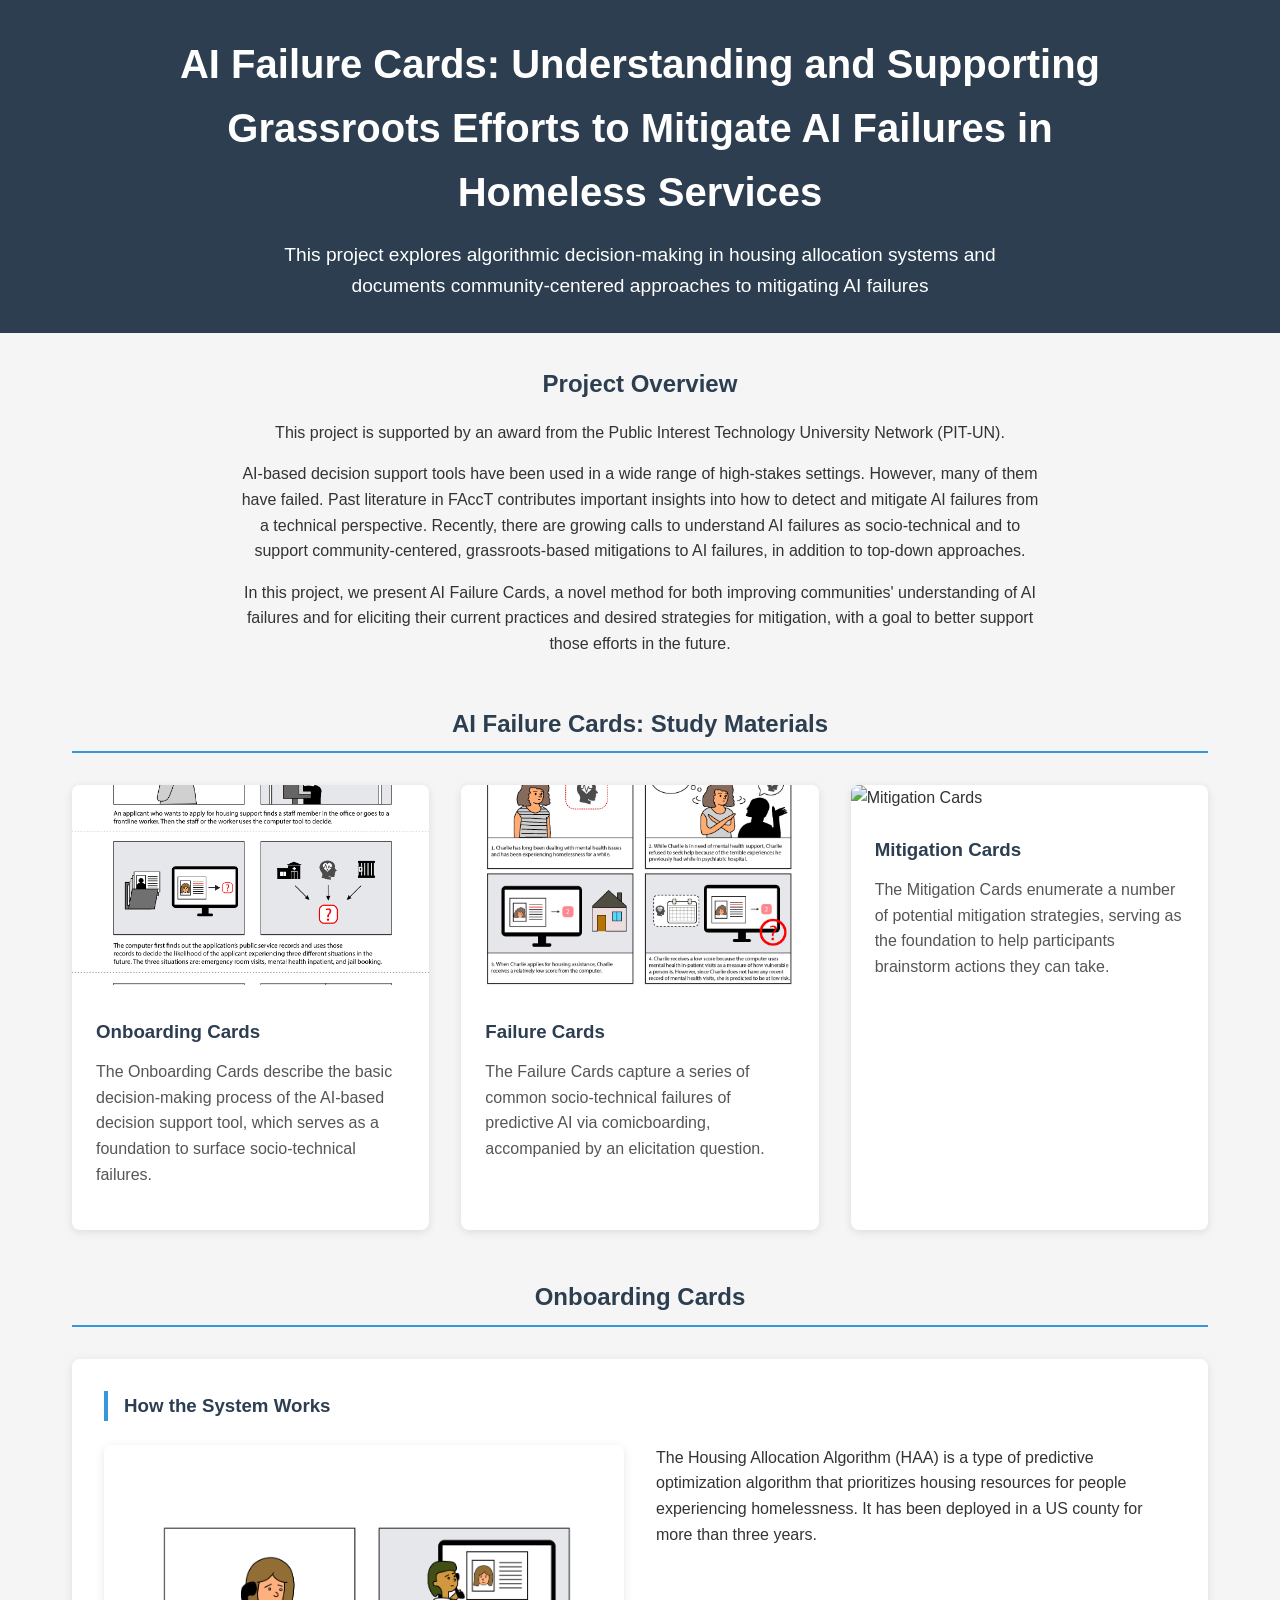
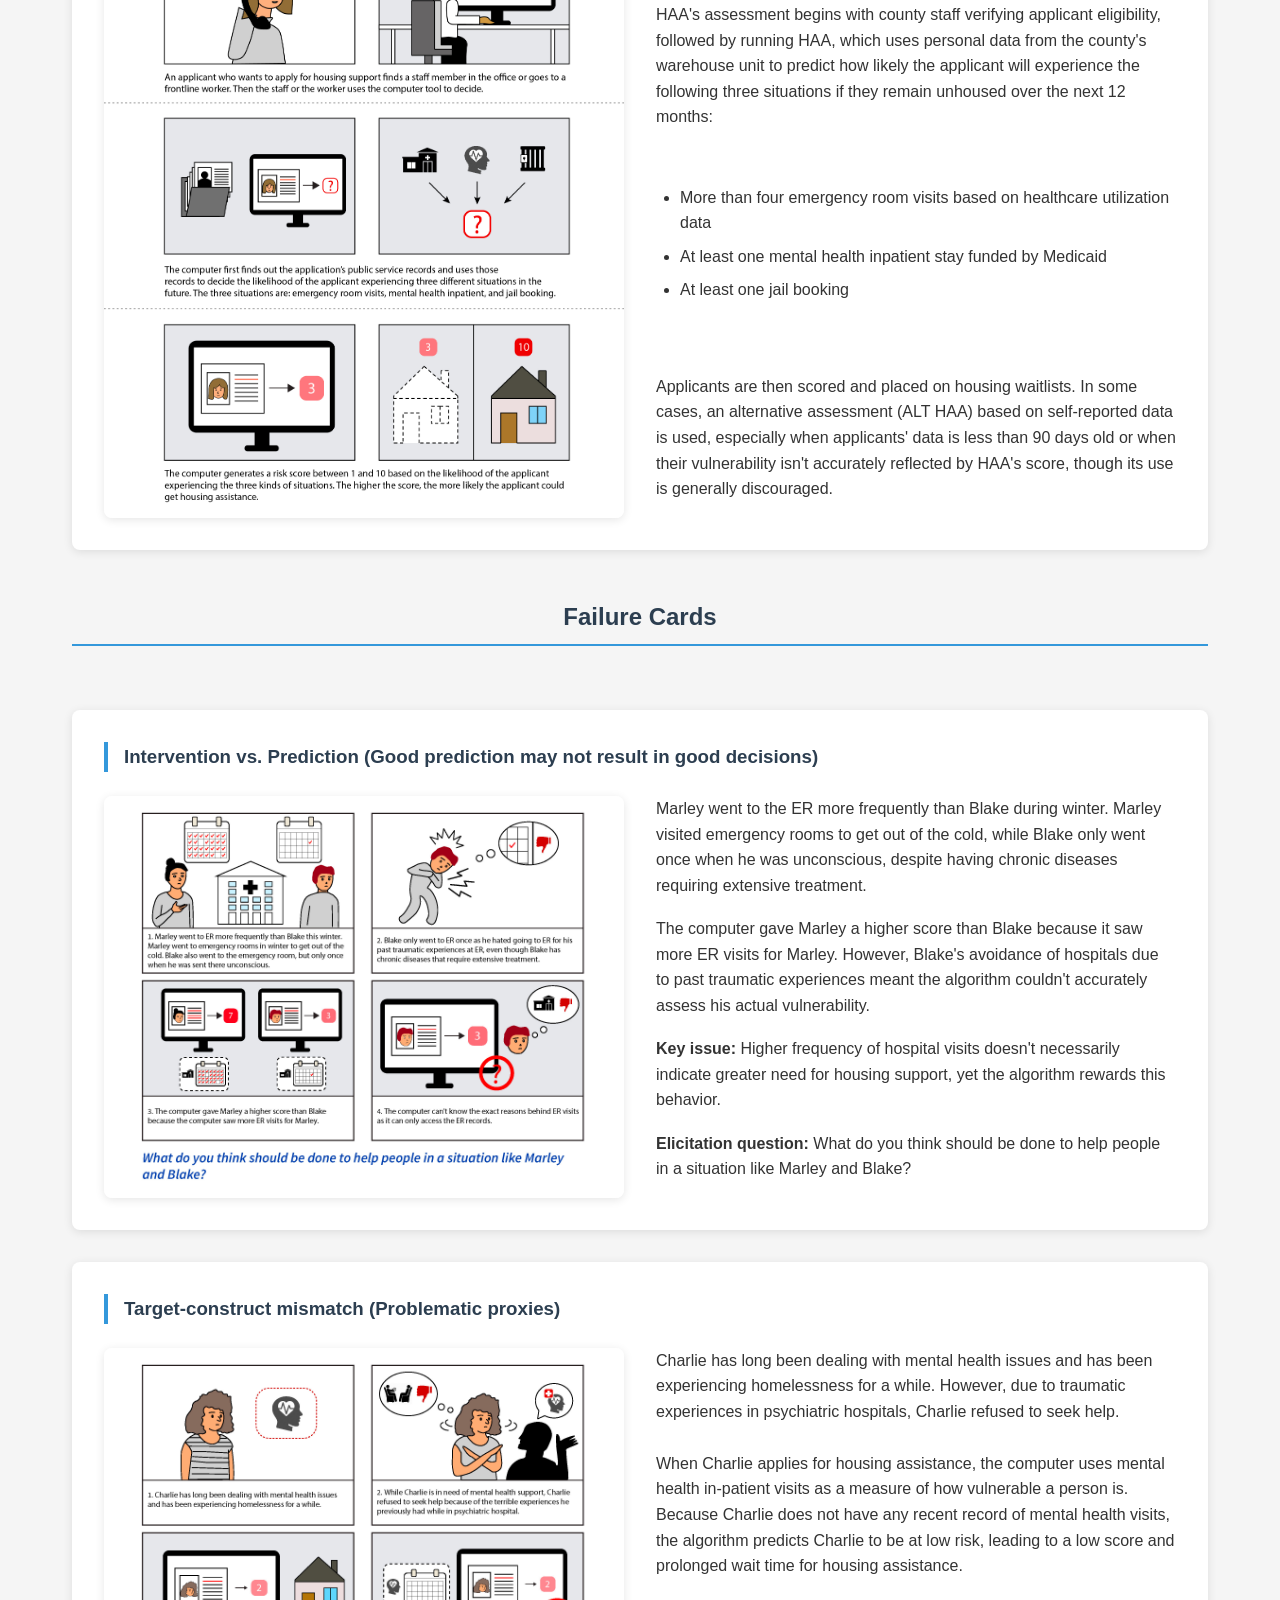
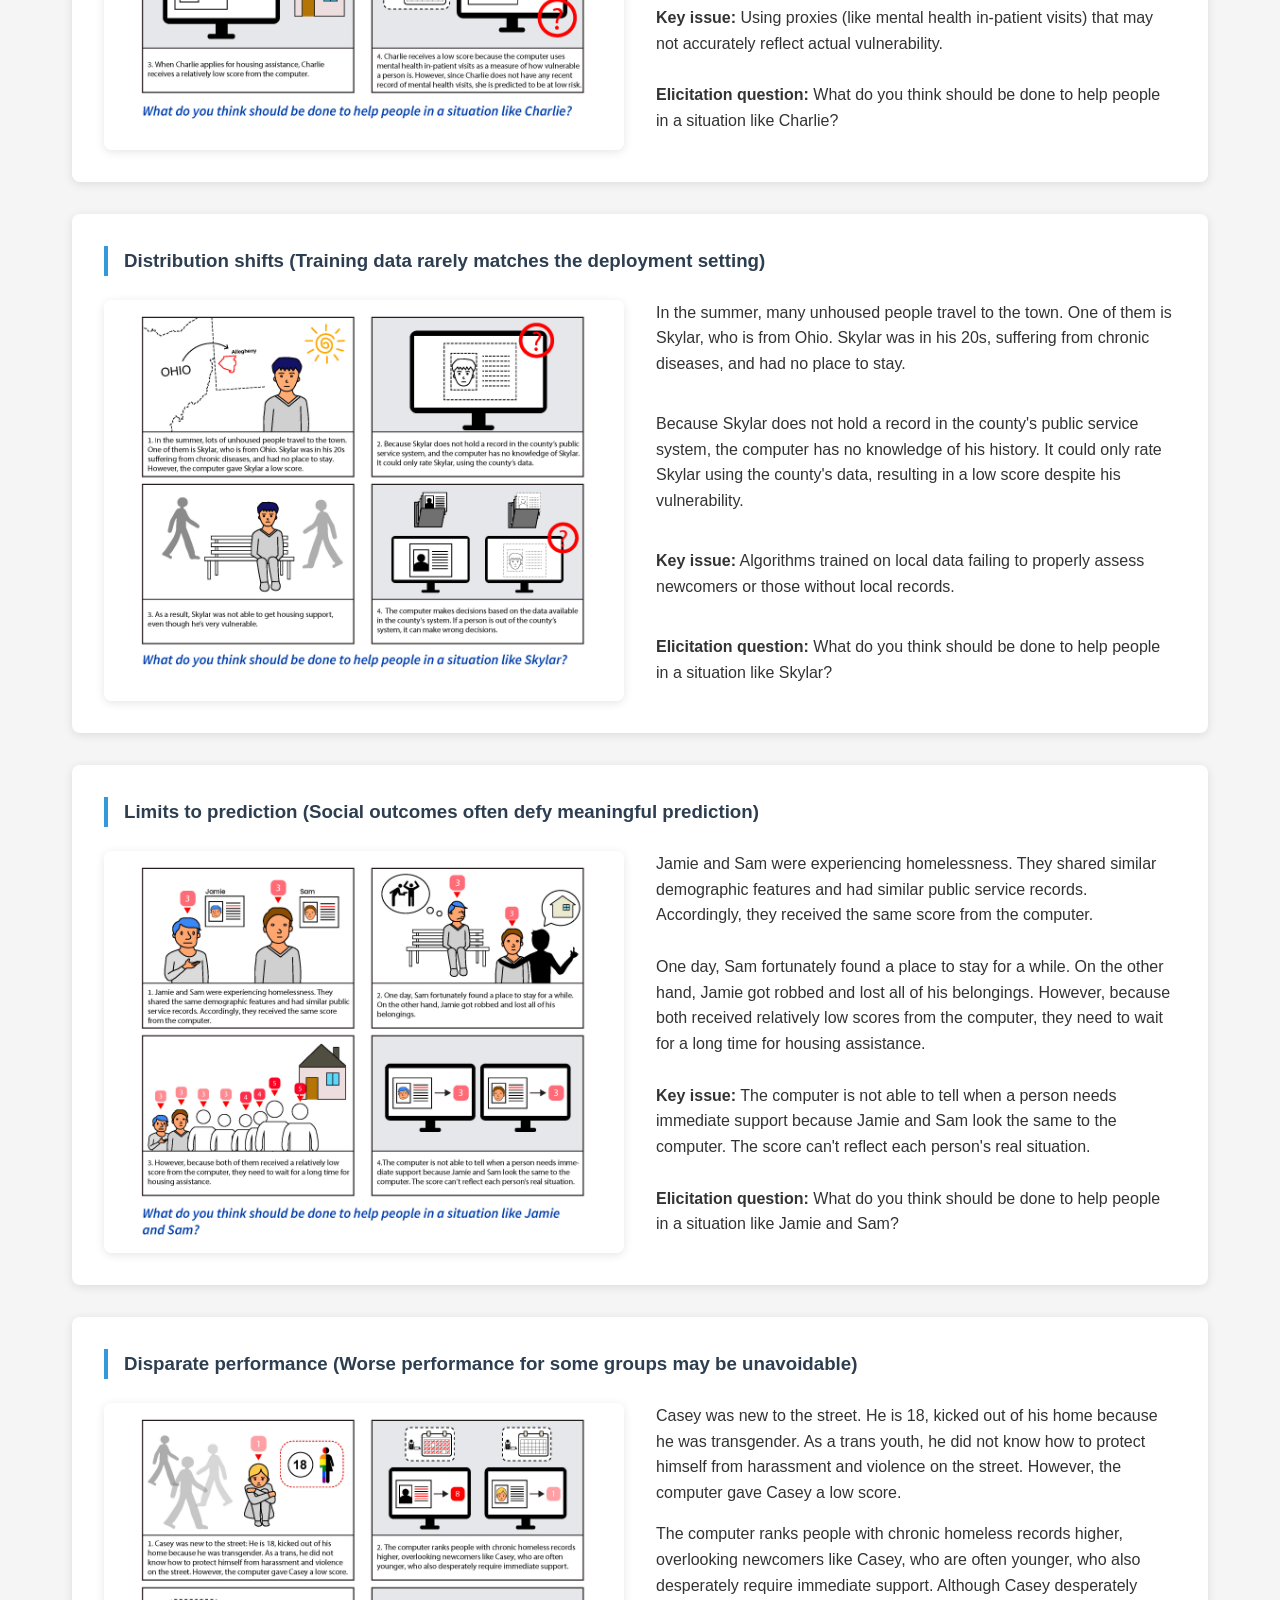
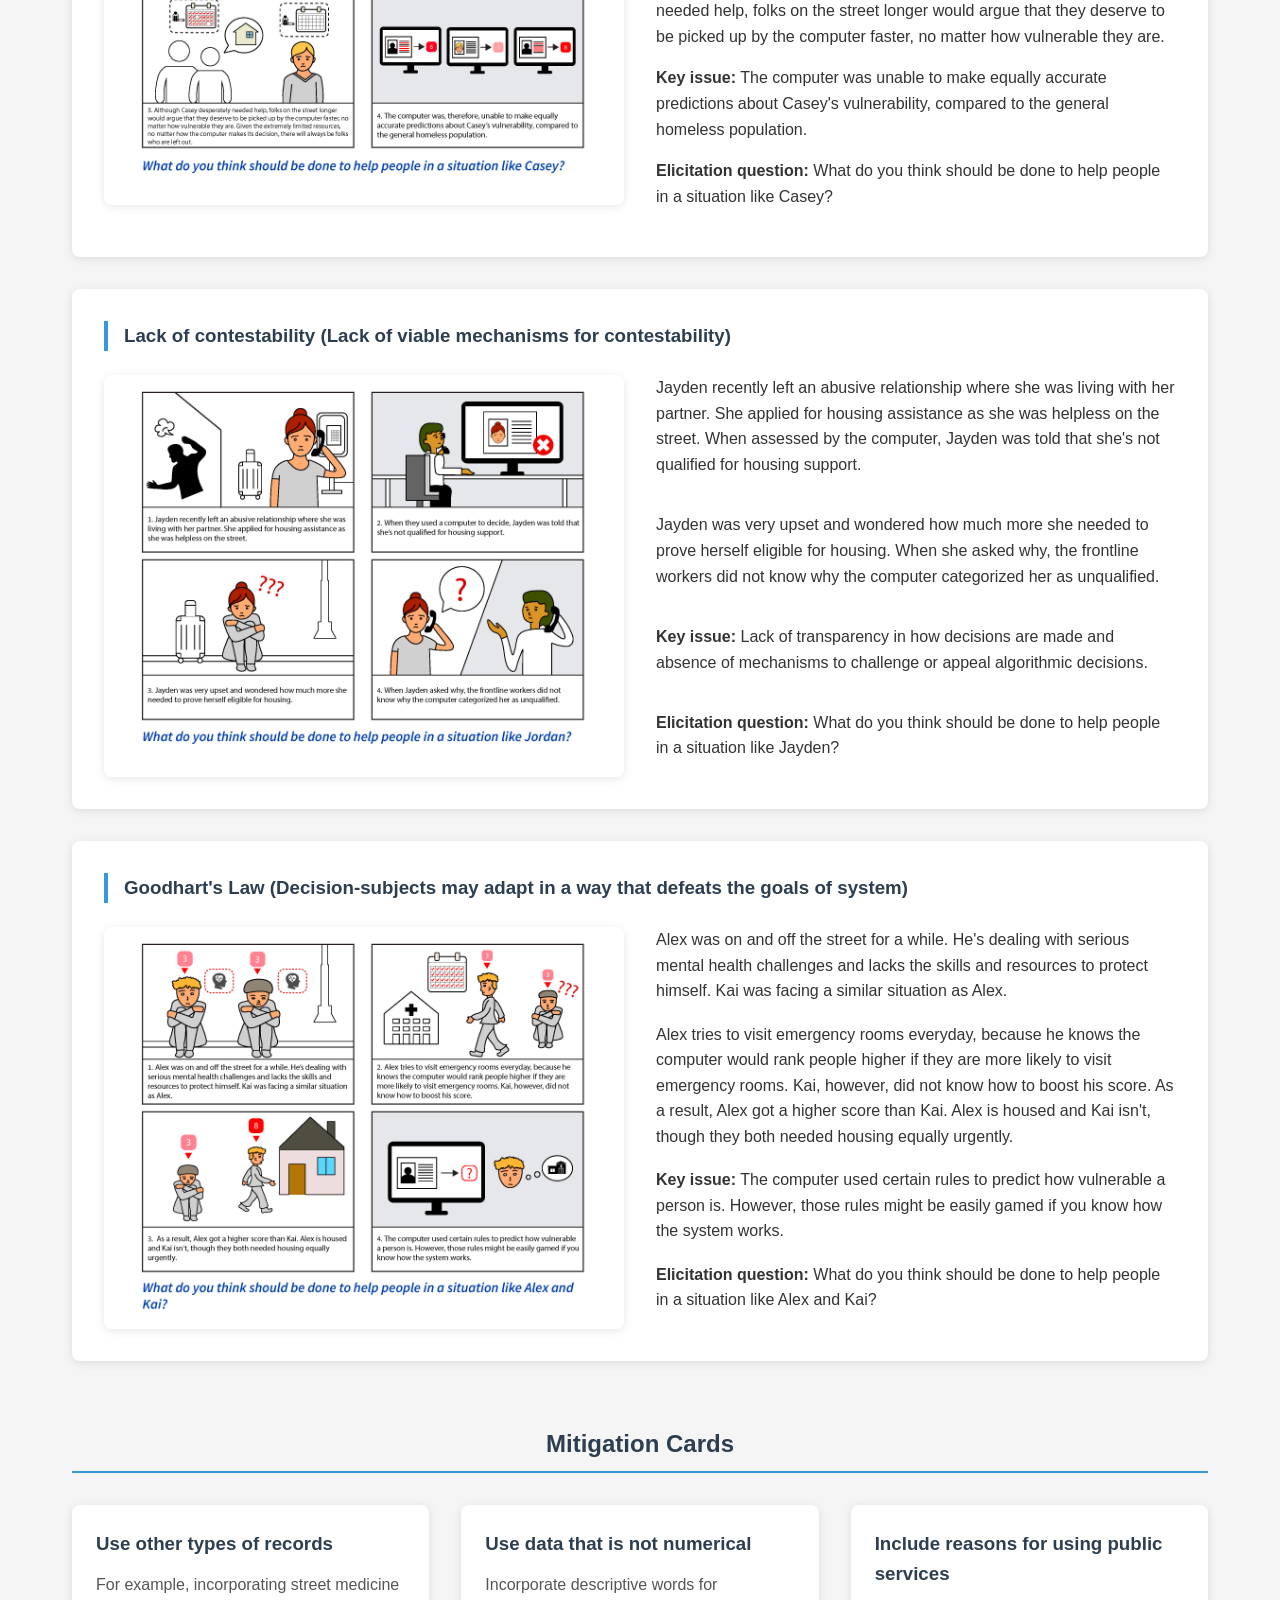
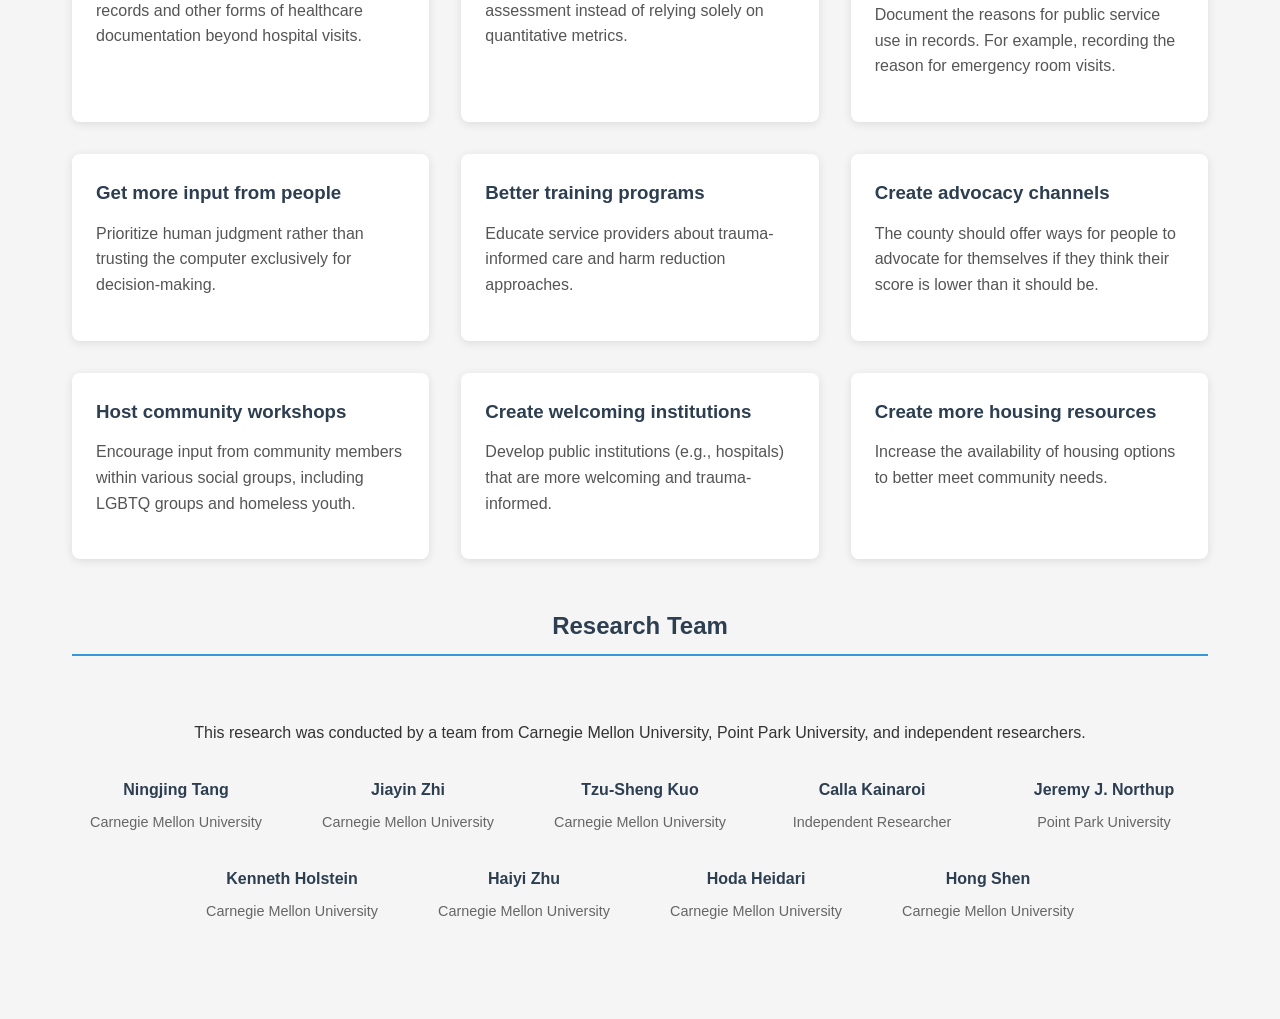
==== aha/index.html @ 8e30980e "changed upper class" ====
<!DOCTYPE html>
<html lang="en">
<head>
    <meta charset="UTF-8">
    <meta name="viewport" content="width=device-width, initial-scale=1.0">
    <title>AI Failure Cards: Understanding Algorithmic Assessment in Housing Services</title>
    <style>
        :root {
            --primary-color: #2c3e50;
            --secondary-color: #3498db;
            --text-color: #333;
            --bg-color: #f5f5f5;
            --card-bg: #fff;
            --card-shadow: 0 2px 10px rgba(0,0,0,0.1);
        }
        
        * {
            margin: 0;
            padding: 0;
            box-sizing: border-box;
            font-family: 'Segoe UI', Tahoma, Geneva, Verdana, sans-serif;
        }
        
        body {
            background-color: var(--bg-color);
            color: var(--text-color);
            line-height: 1.6;
        }
        
        header {
            background-color: var(--primary-color);
            color: white;
            padding: 2rem;
            text-align: center;
        }
        
        .header-content {
            max-width: 1000px;
            margin: 0 auto;
        }
        
        .header-content h1 {
            font-size: 2.5rem;
            margin-bottom: 1rem;
        }
        
        .header-content p {
            font-size: 1.2rem;
            max-width: 800px;
            margin: 0 auto;
        }
        
        .container {
            max-width: 1200px;
            margin: 0 auto;
            padding: 2rem;
        }
        
        .intro {
            text-align: center;
            margin-bottom: 3rem;
        }
        
        .intro h2 {
            color: var(--primary-color);
            margin-bottom: 1rem;
        }
        
        .intro p {
            max-width: 800px;
            margin: 1rem auto;
        }
        
        .section-title {
            text-align: center;
            color: var(--primary-color);
            margin: 3rem 0 2rem;
            padding-bottom: 0.5rem;
            border-bottom: 2px solid var(--secondary-color);
        }
        
        .cards-container {
            display: grid;
            grid-template-columns: repeat(auto-fill, minmax(300px, 1fr));
            gap: 2rem;
            margin-bottom: 3rem;
        }
        
        .card {
            background-color: var(--card-bg);
            border-radius: 8px;
            overflow: hidden;
            box-shadow: var(--card-shadow);
            transition: transform 0.3s ease, box-shadow 0.3s ease;
        }
        
        .card:hover {
            transform: translateY(-5px);
            box-shadow: 0 4px 15px rgba(0,0,0,0.15);
        }
        
        .card-img {
            width: 100%;
            height: 200px;
            object-fit: cover;
        }
        
        .card-content {
            padding: 1.5rem;
        }
        
        .card-content h3 {
            color: var(--primary-color);
            margin-bottom: 0.8rem;
        }
        
        .card-content p {
            margin-bottom: 1.2rem;
            color: #555;
        }
        
        .btn {
            display: inline-block;
            background-color: var(--secondary-color);
            color: white;
            padding: 0.7rem 1.2rem;
            border-radius: 4px;
            text-decoration: none;
            transition: background-color 0.3s ease;
        }
        
        .btn:hover {
            background-color: #2980b9;
        }
        
        .failure-cases {
            margin: 4rem 0;
        }
        
        .case-study {
            background-color: var(--card-bg);
            border-radius: 8px;
            padding: 2rem;
            margin-bottom: 2rem;
            box-shadow: var(--card-shadow);
        }
        
        .case-study h3 {
            color: var(--primary-color);
            margin-bottom: 1rem;
            border-left: 4px solid var(--secondary-color);
            padding-left: 1rem;
        }
        
        .case-grid {
            display: grid;
            grid-template-columns: 1fr 1fr;
            gap: 2rem;
            margin-top: 1.5rem;
        }
        
        @media (max-width: 768px) {
            .case-grid {
                grid-template-columns: 1fr;
            }
        }
        
        .case-img {
            width: 100%;
            border-radius: 8px;
            box-shadow: var(--card-shadow);
        }
        
        .case-description {
            display: flex;
            flex-direction: column;
            justify-content: space-between;
        }
        
        .case-description p {
            margin-bottom: 1rem;
        }
        
        .case-description ul {
            margin-left: 1.5rem;
            margin-bottom: 1.5rem;
        }
        
        .case-description li {
            margin-bottom: 0.5rem;
        }
        
        .team-section {
            margin: 4rem 0;
            text-align: center;
        }
        
        .team-members {
            display: flex;
            flex-wrap: wrap;
            justify-content: center;
            gap: 2rem;
            margin-top: 2rem;
        }
        
        .team-member {
            flex: 0 1 200px;
            text-align: center;
        }
        
        .team-member img {
            width: 150px;
            height: 150px;
            border-radius: 50%;
            object-fit: cover;
            margin-bottom: 1rem;
        }
        
        .team-member h4 {
            color: var(--primary-color);
            margin-bottom: 0.5rem;
        }
        
        .team-member p {
            font-size: 0.9rem;
            color: #666;
        }
        
        footer {
            background-color: var(--primary-color);
            color: white;
            text-align: center;
            padding: 2rem;
            margin-top: 3rem;
        }
        
        footer p {
            margin-bottom: 1rem;
        }
        
        .footer-links {
            margin-top: 1rem;
        }
        
        .footer-links a {
            color: white;
            margin: 0 1rem;
            text-decoration: none;
        }
        
        .footer-links a:hover {
            text-decoration: underline;
        }
    </style>
</head>
<body>
    <header>
        <div class="header-content">
            <h1>AI Failure Cards: Understanding and Supporting Grassroots Efforts to Mitigate AI Failures in Homeless Services</h1>
            <p>This project explores algorithmic decision-making in housing allocation systems and documents community-centered approaches to mitigating AI failures</p>
        </div>
    </header>
    
    <div class="container">
        <section class="intro">
            <h2>Project Overview</h2>
            <p>This project is supported by an award from the Public Interest Technology University Network (PIT-UN).</p>
            <p>AI-based decision support tools have been used in a wide range of high-stakes settings. However, many of them have failed. Past literature in FAccT contributes important insights into how to detect and mitigate AI failures from a technical perspective. Recently, there are growing calls to understand AI failures as socio-technical and to support community-centered, grassroots-based mitigations to AI failures, in addition to top-down approaches.</p>
            <p>In this project, we present AI Failure Cards, a novel method for both improving communities' understanding of AI failures and for eliciting their current practices and desired strategies for mitigation, with a goal to better support those efforts in the future.</p>
        </section>

        <h2 class="section-title">AI Failure Cards: Study Materials</h2>
        
        <div class="cards-container">
            <div class="card">
                <img src="/aha/cards/onboarding.jpg" alt="Onboarding Cards" class="card-img">
                <div class="card-content">
                    <h3>Onboarding Cards</h3>
                    <p>The Onboarding Cards describe the basic decision-making process of the AI-based decision support tool, which serves as a foundation to surface socio-technical failures.</p>
               
                </div>
            </div>
            
            <div class="card">
                <img src="/aha/cards/failure_charlie.jpg" alt="Failure Cards" class="card-img">
                <div class="card-content">
                    <h3>Failure Cards</h3>
                    <p>The Failure Cards capture a series of common socio-technical failures of predictive AI via comicboarding, accompanied by an elicitation question.</p>
                </div>
            </div>
            
            <div class="card">
                <img src="/aha/cards/remediation card.pdf" alt="Mitigation Cards" class="card-img">
                <div class="card-content">
                    <h3>Mitigation Cards</h3>
                    <p>The Mitigation Cards enumerate a number of potential mitigation strategies, serving as the foundation to help participants brainstorm actions they can take.</p>
                </div>
            </div>
        </div>

        <h2 class="section-title" id="onboarding-cards">Onboarding Cards</h2>
        
        <section class="case-study">
            <h3>How the System Works</h3>
            <div class="case-grid">
                <img src="/aha/cards/onboarding.jpg" alt="HAA workflow" class="case-img">
                <div class="case-description">
                    <p>The Housing Allocation Algorithm (HAA) is a type of predictive optimization algorithm that prioritizes housing resources for people experiencing homelessness. It has been deployed in a US county for more than three years.</p>
                    <p>HAA's assessment begins with county staff verifying applicant eligibility, followed by running HAA, which uses personal data from the county's warehouse unit to predict how likely the applicant will experience the following three situations if they remain unhoused over the next 12 months:</p>
                    <ul>
                        <li>More than four emergency room visits based on healthcare utilization data</li>
                        <li>At least one mental health inpatient stay funded by Medicaid</li>
                        <li>At least one jail booking</li>
                    </ul>
                    <p>Applicants are then scored and placed on housing waitlists. In some cases, an alternative assessment (ALT HAA) based on self-reported data is used, especially when applicants' data is less than 90 days old or when their vulnerability isn't accurately reflected by HAA's score, though its use is generally discouraged.</p>
                </div>
            </div>
        </section>
        
        
        <h2 class="section-title" id="failure-cards">Failure Cards</h2>
        
        <section class="failure-cases">
            <div class="case-study">
                <h3>Intervention vs. Prediction (Good prediction may not result in good decisions)</h3>
                <div class="case-grid">
                    <img src="/aha/cards/failure_marley_blake.jpg" alt="Intervention vs. Prediction example" class="case-img">
                    <div class="case-description">
                        <p>Marley went to the ER more frequently than Blake during winter. Marley visited emergency rooms to get out of the cold, while Blake only went once when he was unconscious, despite having chronic diseases requiring extensive treatment.</p>
                        <p>The computer gave Marley a higher score than Blake because it saw more ER visits for Marley. However, Blake's avoidance of hospitals due to past traumatic experiences meant the algorithm couldn't accurately assess his actual vulnerability.</p>
                        <p><strong>Key issue:</strong> Higher frequency of hospital visits doesn't necessarily indicate greater need for housing support, yet the algorithm rewards this behavior.</p>
                        <p><strong>Elicitation question:</strong> What do you think should be done to help people in a situation like Marley and Blake?</p>
                    </div>
                </div>
            </div>
            
            <div class="case-study">
                <h3>Target-construct mismatch (Problematic proxies)</h3>
                <div class="case-grid">
                    <img src="/aha/cards/failure_charlie.jpg" alt="Target-construct mismatch example" class="case-img">
                    <div class="case-description">
                        <p>Charlie has long been dealing with mental health issues and has been experiencing homelessness for a while. However, due to traumatic experiences in psychiatric hospitals, Charlie refused to seek help.</p>
                        <p>When Charlie applies for housing assistance, the computer uses mental health in-patient visits as a measure of how vulnerable a person is. Because Charlie does not have any recent record of mental health visits, the algorithm predicts Charlie to be at low risk, leading to a low score and prolonged wait time for housing assistance.</p>
                        <p><strong>Key issue:</strong> Using proxies (like mental health in-patient visits) that may not accurately reflect actual vulnerability.</p>
                        <p><strong>Elicitation question:</strong> What do you think should be done to help people in a situation like Charlie?</p>
                    </div>
                </div>
            </div>
            
            <div class="case-study">
                <h3>Distribution shifts (Training data rarely matches the deployment setting)</h3>
                <div class="case-grid">
                    <img src="/aha/cards/failure_skylar.jpg" alt="Distribution shifts example" class="case-img">
                    <div class="case-description">
                        <p>In the summer, many unhoused people travel to the town. One of them is Skylar, who is from Ohio. Skylar was in his 20s, suffering from chronic diseases, and had no place to stay.</p>
                        <p>Because Skylar does not hold a record in the county's public service system, the computer has no knowledge of his history. It could only rate Skylar using the county's data, resulting in a low score despite his vulnerability.</p>
                        <p><strong>Key issue:</strong> Algorithms trained on local data failing to properly assess newcomers or those without local records.</p>
                        <p><strong>Elicitation question:</strong> What do you think should be done to help people in a situation like Skylar?</p>
                    </div>
                </div>
            </div>
            
            <div class="case-study">
                <h3>Limits to prediction (Social outcomes often defy meaningful prediction)</h3>
                <div class="case-grid">
                    <img src="/aha/cards/failure_jamie_sam.jpg" alt="Limits to prediction example" class="case-img">
                    <div class="case-description">
                        <p>Jamie and Sam were experiencing homelessness. They shared similar demographic features and had similar public service records. Accordingly, they received the same score from the computer.</p>
                        <p>One day, Sam fortunately found a place to stay for a while. On the other hand, Jamie got robbed and lost all of his belongings. However, because both received relatively low scores from the computer, they need to wait for a long time for housing assistance.</p>
                        <p><strong>Key issue:</strong> The computer is not able to tell when a person needs immediate support because Jamie and Sam look the same to the computer. The score can't reflect each person's real situation.</p>
                        <p><strong>Elicitation question:</strong> What do you think should be done to help people in a situation like Jamie and Sam?</p>
                    </div>
                </div>
            </div>
            
            <div class="case-study">
                <h3>Disparate performance (Worse performance for some groups may be unavoidable)</h3>
                <div class="case-grid">
                    <img src="/aha/cards/failure_casey.jpg" alt="Disparate performance example" class="case-img">
                    <div class="case-description">
                        <p>Casey was new to the street. He is 18, kicked out of his home because he was transgender. As a trans youth, he did not know how to protect himself from harassment and violence on the street. However, the computer gave Casey a low score.</p>
                        <p>The computer ranks people with chronic homeless records higher, overlooking newcomers like Casey, who are often younger, who also desperately require immediate support. Although Casey desperately needed help, folks on the street longer would argue that they deserve to be picked up by the computer faster, no matter how vulnerable they are.</p>
                        <p><strong>Key issue:</strong> The computer was unable to make equally accurate predictions about Casey's vulnerability, compared to the general homeless population.</p>
                        <p><strong>Elicitation question:</strong> What do you think should be done to help people in a situation like Casey?</p>
                    </div>
                </div>
            </div>
            
            <div class="case-study">
                <h3>Lack of contestability (Lack of viable mechanisms for contestability)</h3>
                <div class="case-grid">
                    <img src="/aha/cards/failure_jayden.jpg" alt="Lack of contestability example" class="case-img">
                    <div class="case-description">
                        <p>Jayden recently left an abusive relationship where she was living with her partner. She applied for housing assistance as she was helpless on the street. When assessed by the computer, Jayden was told that she's not qualified for housing support.</p>
                        <p>Jayden was very upset and wondered how much more she needed to prove herself eligible for housing. When she asked why, the frontline workers did not know why the computer categorized her as unqualified.</p>
                        <p><strong>Key issue:</strong> Lack of transparency in how decisions are made and absence of mechanisms to challenge or appeal algorithmic decisions.</p>
                        <p><strong>Elicitation question:</strong> What do you think should be done to help people in a situation like Jayden?</p>
                    </div>
                </div>
            </div>
            
            <div class="case-study">
                <h3>Goodhart's Law (Decision-subjects may adapt in a way that defeats the goals of system)</h3>
                <div class="case-grid">
                    <img src="/aha/cards/failure_alex_kai.jpg" alt="Goodhart's Law example" class="case-img">
                    <div class="case-description">
                        <p>Alex was on and off the street for a while. He's dealing with serious mental health challenges and lacks the skills and resources to protect himself. Kai was facing a similar situation as Alex.</p>
                        <p>Alex tries to visit emergency rooms everyday, because he knows the computer would rank people higher if they are more likely to visit emergency rooms. Kai, however, did not know how to boost his score. As a result, Alex got a higher score than Kai. Alex is housed and Kai isn't, though they both needed housing equally urgently.</p>
                        <p><strong>Key issue:</strong> The computer used certain rules to predict how vulnerable a person is. However, those rules might be easily gamed if you know how the system works.</p>
                        <p><strong>Elicitation question:</strong> What do you think should be done to help people in a situation like Alex and Kai?</p>
                    </div>
                </div>
            </div>
        </section>
        
        <h2 class="section-title" id="mitigation-cards">Mitigation Cards</h2>
        
        <div class="cards-container">
            <div class="card">
          
                <div class="card-content">
                    <h3>Use other types of records</h3>
                    <p>For example, incorporating street medicine records and other forms of healthcare documentation beyond hospital visits.</p>
                </div>
            </div>
            
            <div class="card">
    
                <div class="card-content">
                    <h3>Use data that is not numerical</h3>
                    <p>Incorporate descriptive words for assessment instead of relying solely on quantitative metrics.</p>
                </div>
            </div>
            
            <div class="card">
            
                <div class="card-content">
                    <h3>Include reasons for using public services</h3>
                    <p>Document the reasons for public service use in records. For example, recording the reason for emergency room visits.</p>
                </div>
            </div>
            
            <div class="card">
      
                <div class="card-content">
                    <h3>Get more input from people</h3>
                    <p>Prioritize human judgment rather than trusting the computer exclusively for decision-making.</p>
                </div>
            </div>
            
            <div class="card">
          
                <div class="card-content">
                    <h3>Better training programs</h3>
                    <p>Educate service providers about trauma-informed care and harm reduction approaches.</p>
                </div>
            </div>
            
            <div class="card">
                <div class="card-content">
                    <h3>Create advocacy channels</h3>
                    <p>The county should offer ways for people to advocate for themselves if they think their score is lower than it should be.</p>
                </div>
            </div>
            
            <div class="card">
                <div class="card-content">
                    <h3>Host community workshops</h3>
                    <p>Encourage input from community members within various social groups, including LGBTQ groups and homeless youth.</p>
                </div>
            </div>
            
            <div class="card">
                <div class="card-content">
                    <h3>Create welcoming institutions</h3>
                    <p>Develop public institutions (e.g., hospitals) that are more welcoming and trauma-informed.</p>
                </div>
            </div>
            
            <div class="card">
                <div class="card-content">
                    <h3>Create more housing resources</h3>
                    <p>Increase the availability of housing options to better meet community needs.</p>
                </div>
            </div>
        </div>
        

        <h2 class="section-title">Research Team</h2>
        
        <section class="team-section">
            <p>This research was conducted by a team from Carnegie Mellon University, Point Park University, and independent researchers.</p>
            
            <div class="team-members">
                <div class="team-member">
                    <h4>Ningjing Tang</h4>
                    <p>Carnegie Mellon University</p>
                </div>
                
                <div class="team-member">
                    <h4>Jiayin Zhi</h4>
                    <p>Carnegie Mellon University</p>
                </div>
                
                <div class="team-member">
                    <h4>Tzu-Sheng Kuo</h4>
                    <p>Carnegie Mellon University</p>
                </div>
                
                <div class="team-member">
                    <h4>Calla Kainaroi</h4>
                    <p>Independent Researcher</p>
                </div>
                
                <div class="team-member">
                    <h4>Jeremy J. Northup</h4>
                    <p>Point Park University</p>
                </div>
                
                <div class="team-member">
                    <h4>Kenneth Holstein</h4>
                    <p>Carnegie Mellon University</p>
                </div>
                
                <div class="team-member">
                    <h4>Haiyi Zhu</h4>
                    <p>Carnegie Mellon University</p>
                </div>
                
                <div class="team-member">
                    <h4>Hoda Heidari</h4>
                    <p>Carnegie Mellon University</p>
                </div>
                
                <div class="team-member">
                    <h4>Hong Shen</h4>
                    <p>Carnegie Mellon University</p>
                </div>
            </div>
        </section>
    </div>
    

</body>
</html>
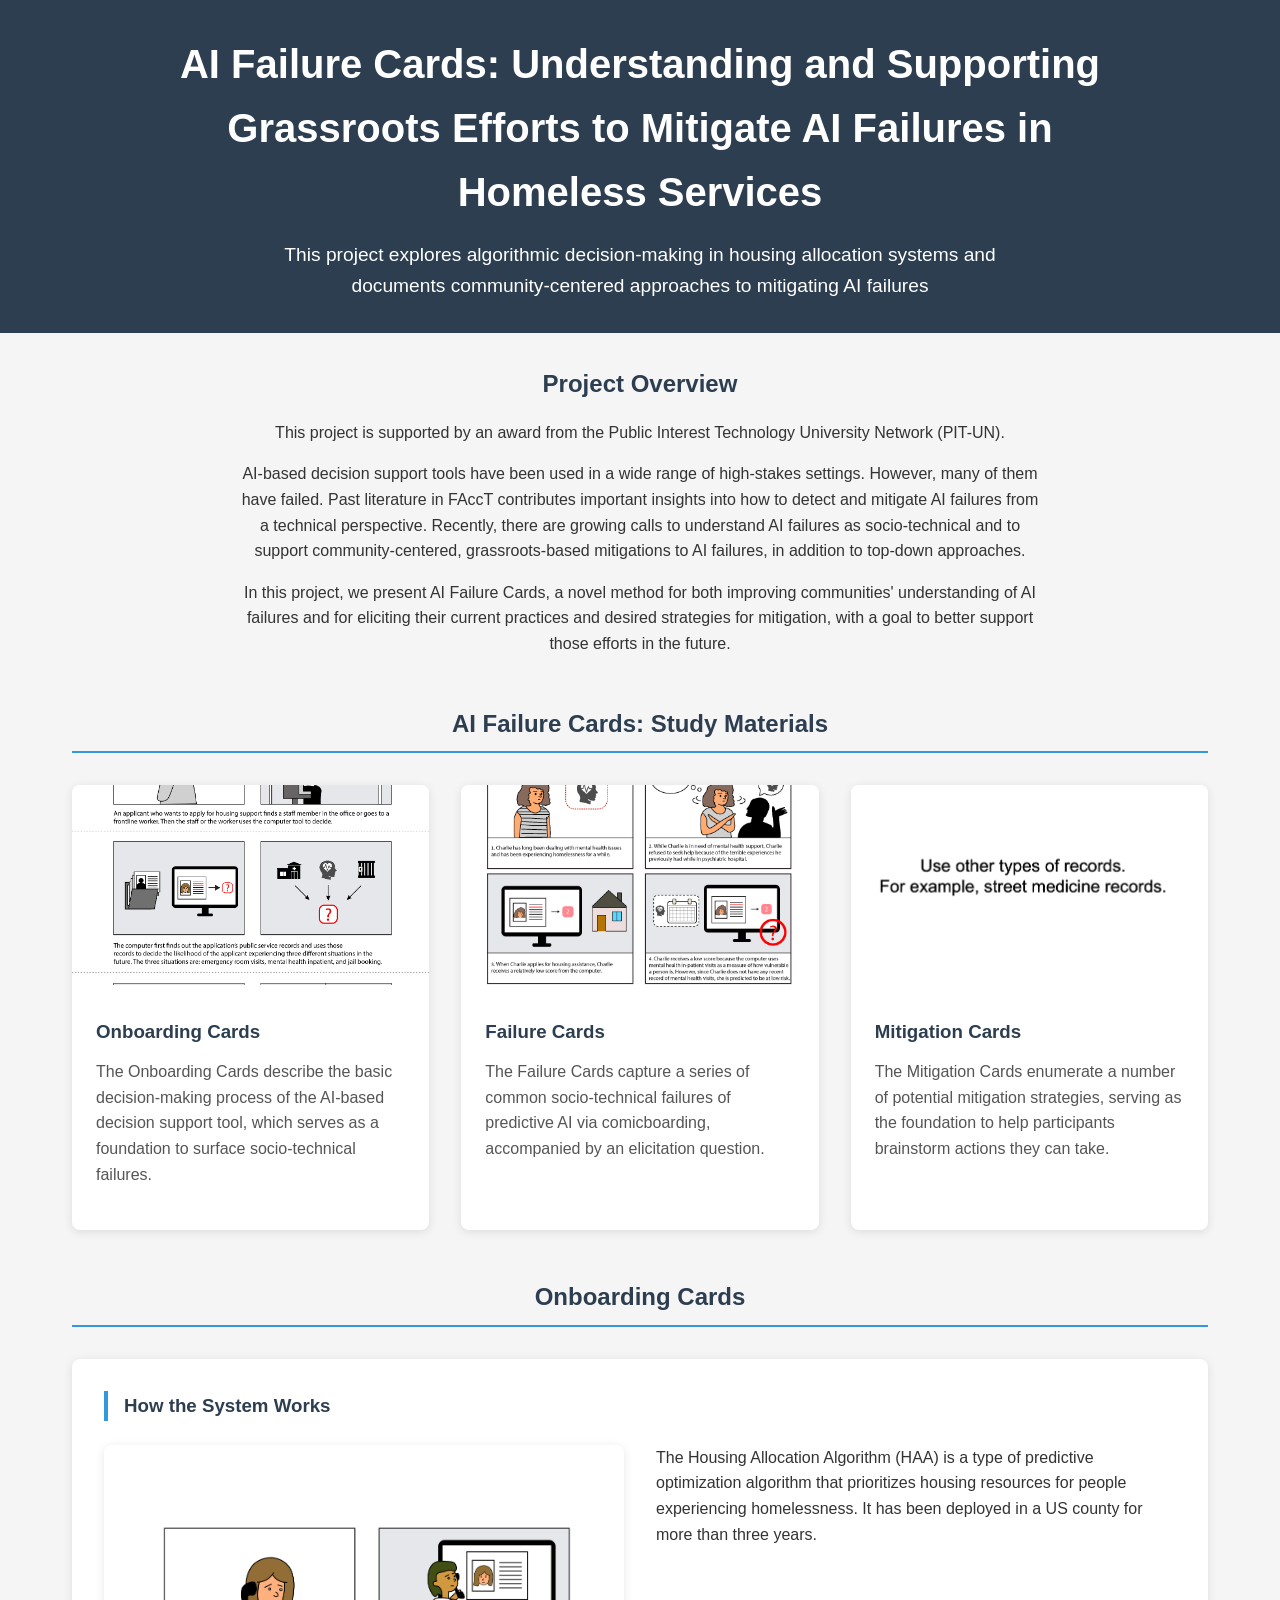
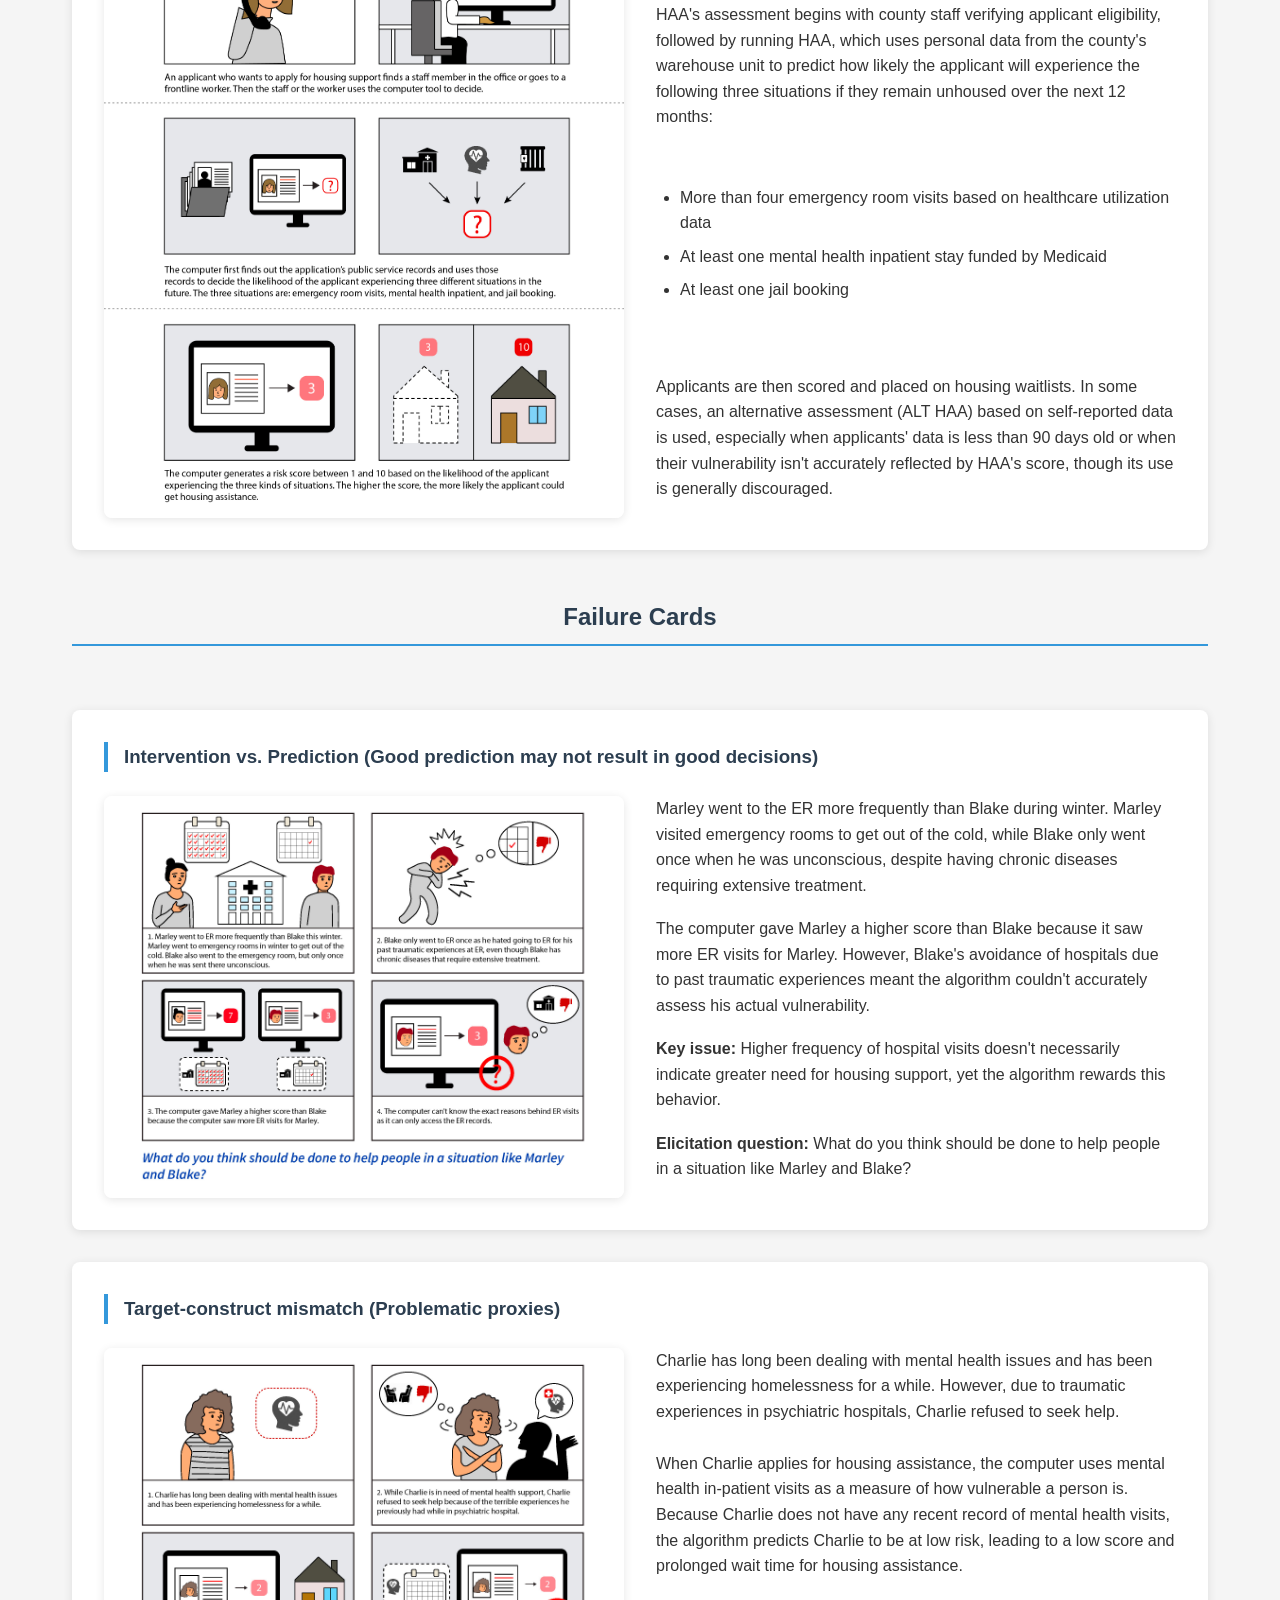
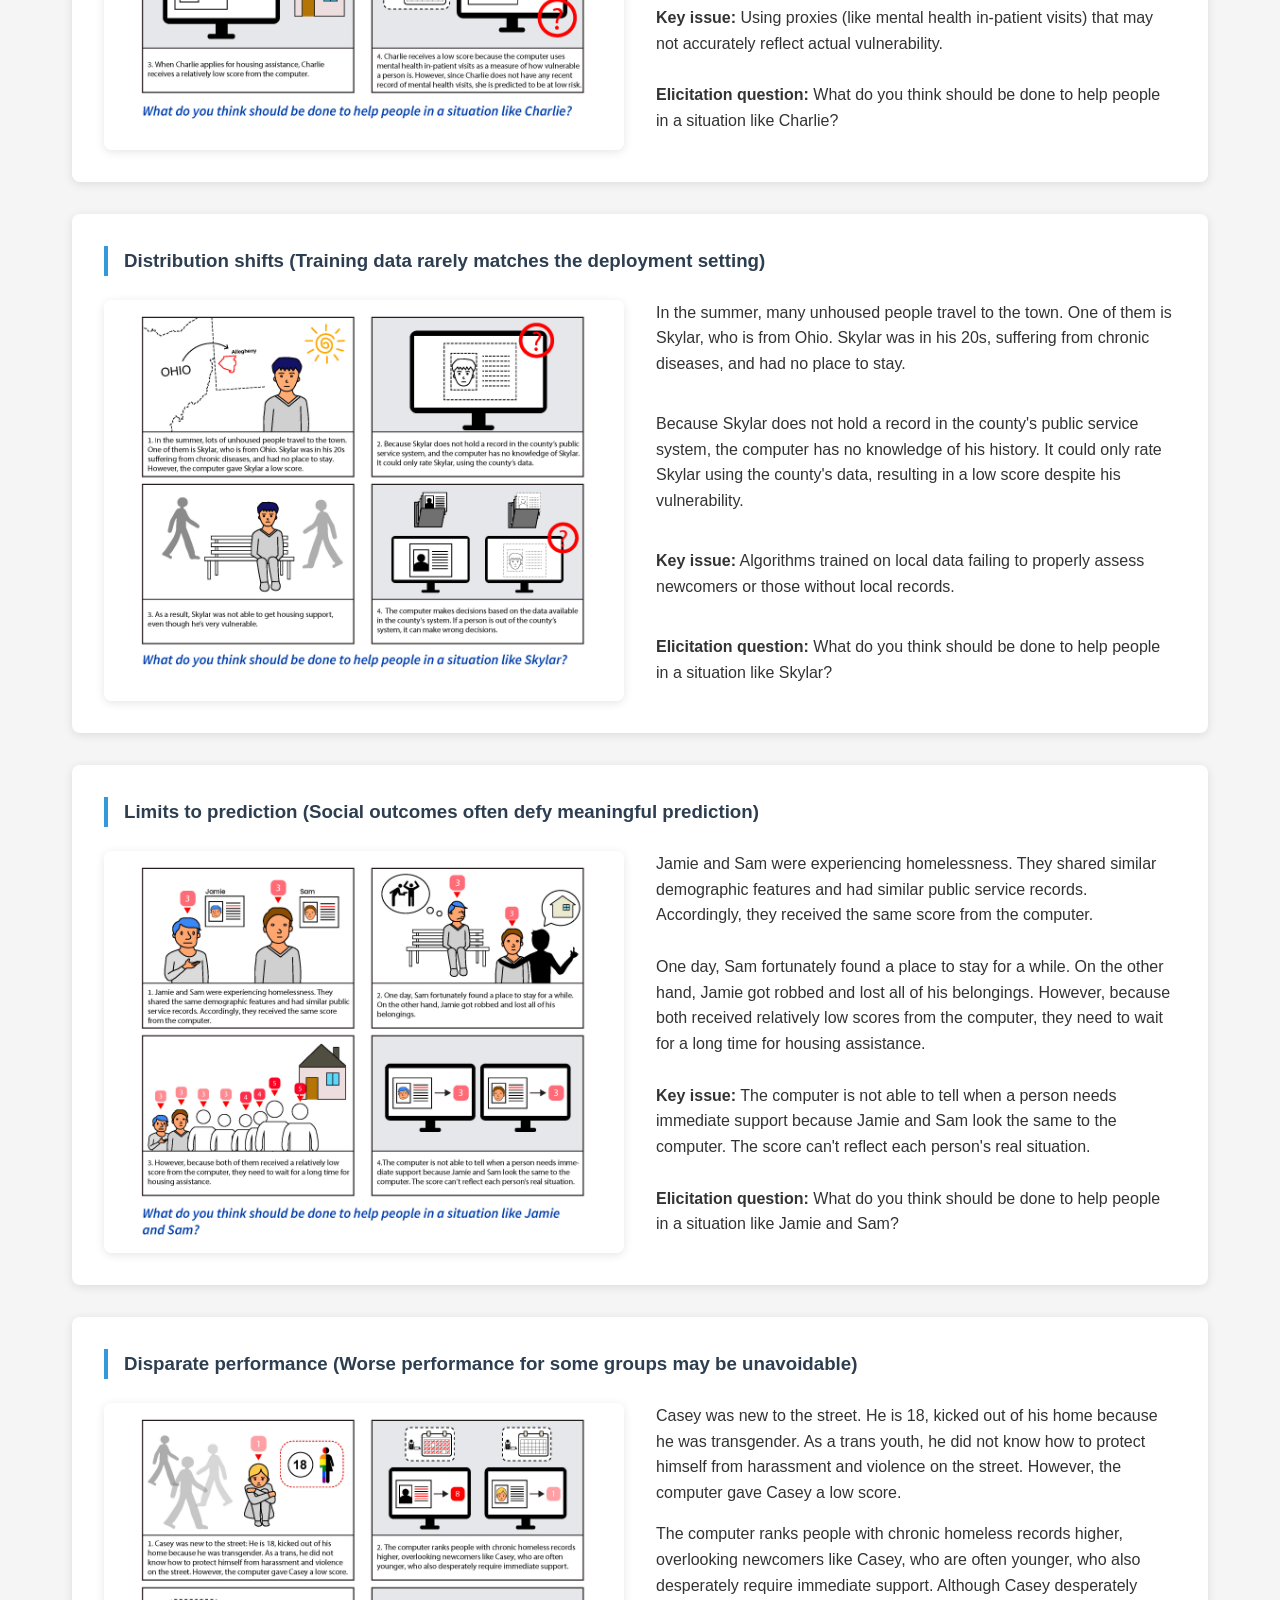
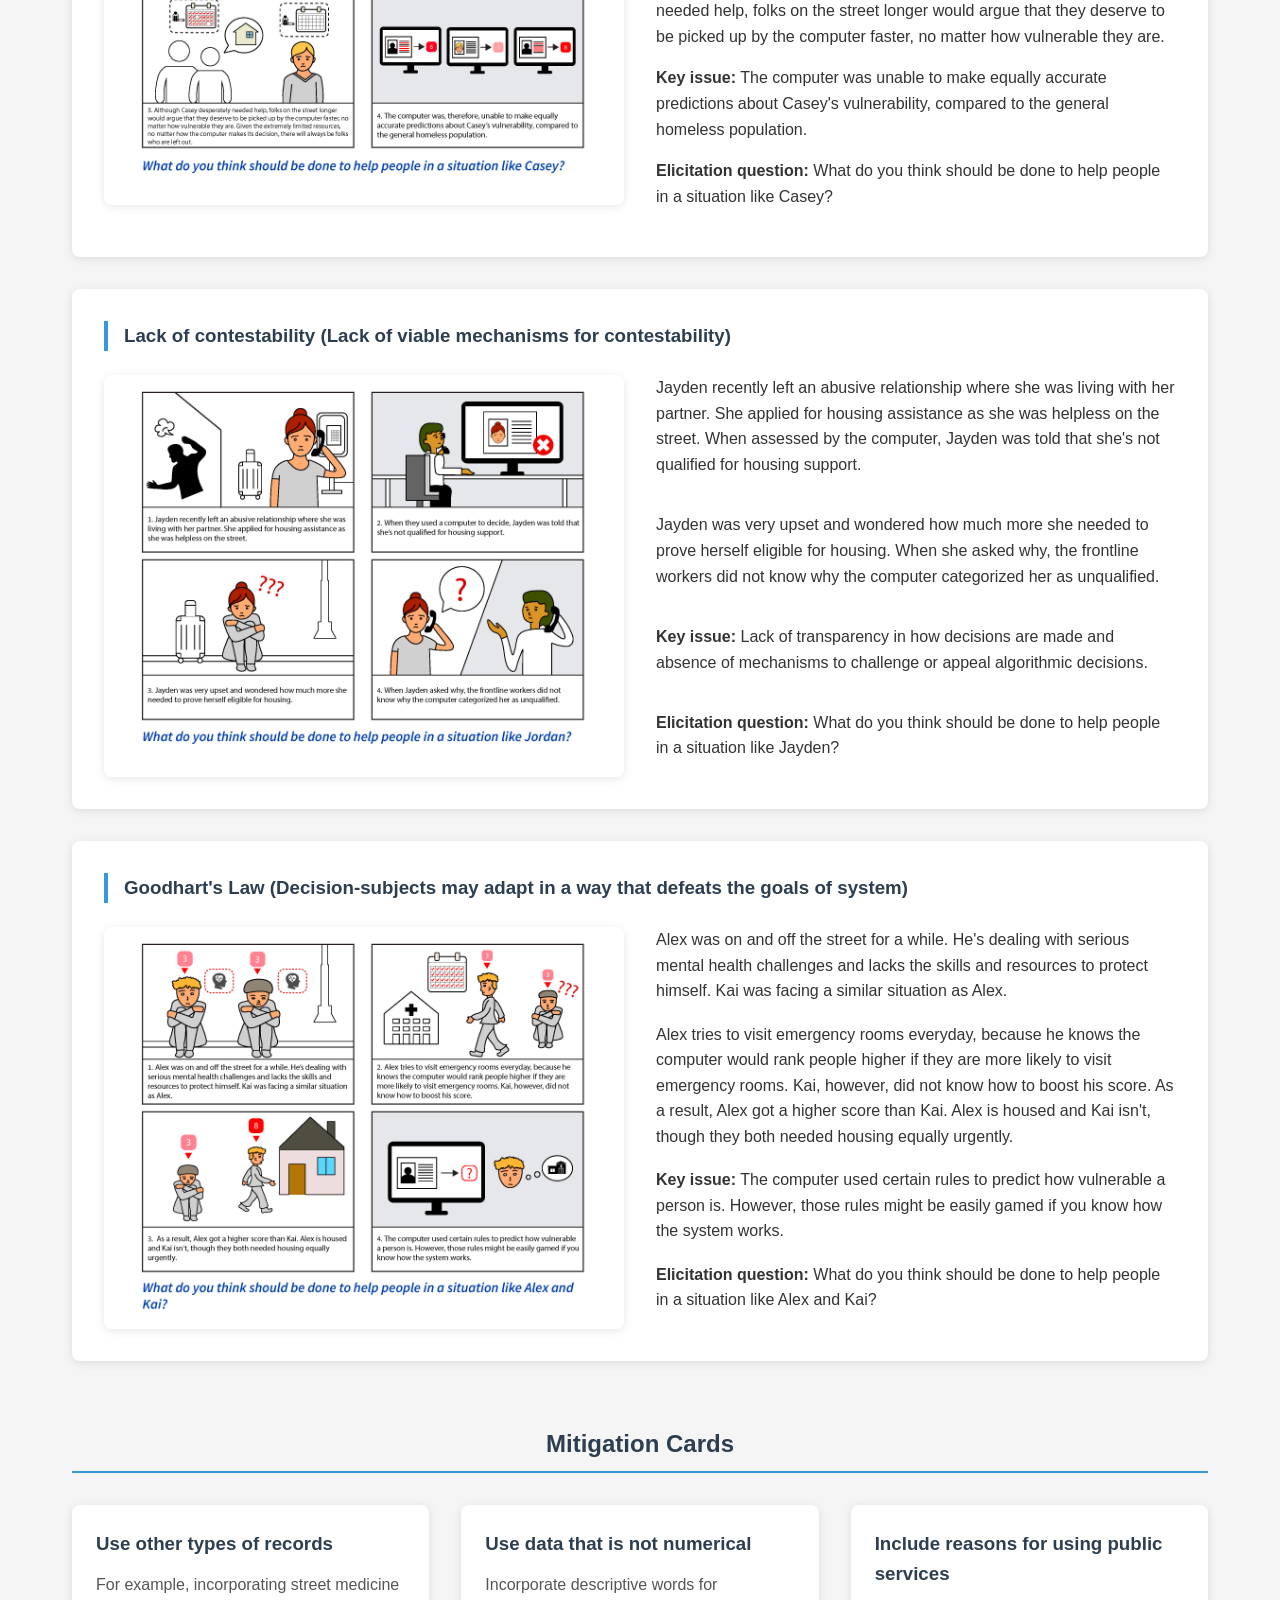
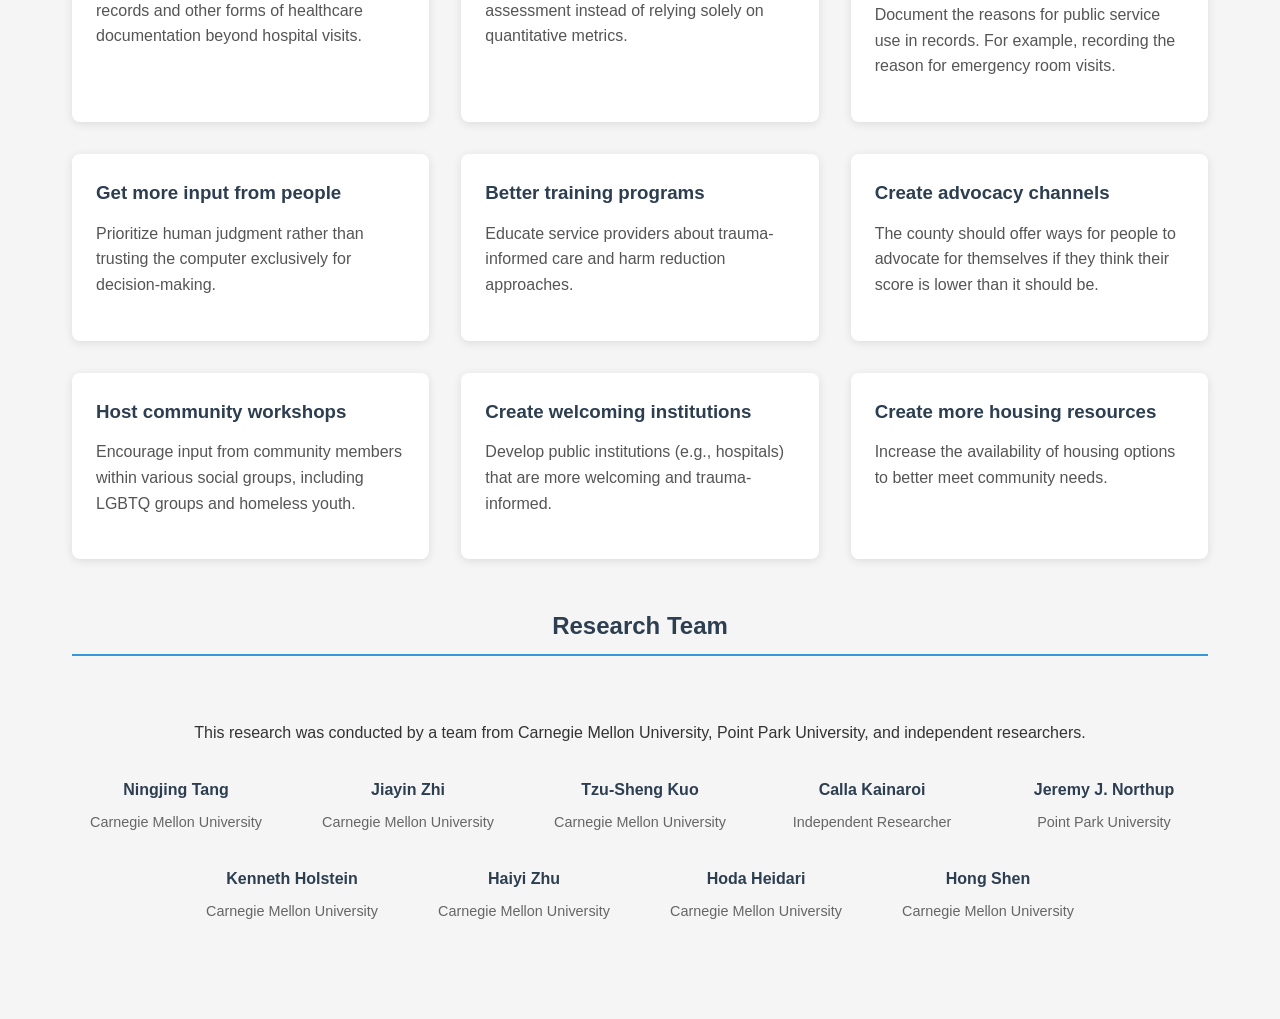
==== commit 1ae92c14: "updated materials" ====
--- a/aha/index.html
+++ b/aha/index.html
@@ -290,7 +290,7 @@
             </div>
             
             <div class="card">
-                <img src="/aha/cards/remediation card.pdf" alt="Mitigation Cards" class="card-img">
+                <img src="/aha/cards/remediation_card.png" alt="Mitigation Cards" class="card-img">
                 <div class="card-content">
                     <h3>Mitigation Cards</h3>
                     <p>The Mitigation Cards enumerate a number of potential mitigation strategies, serving as the foundation to help participants brainstorm actions they can take.</p>
